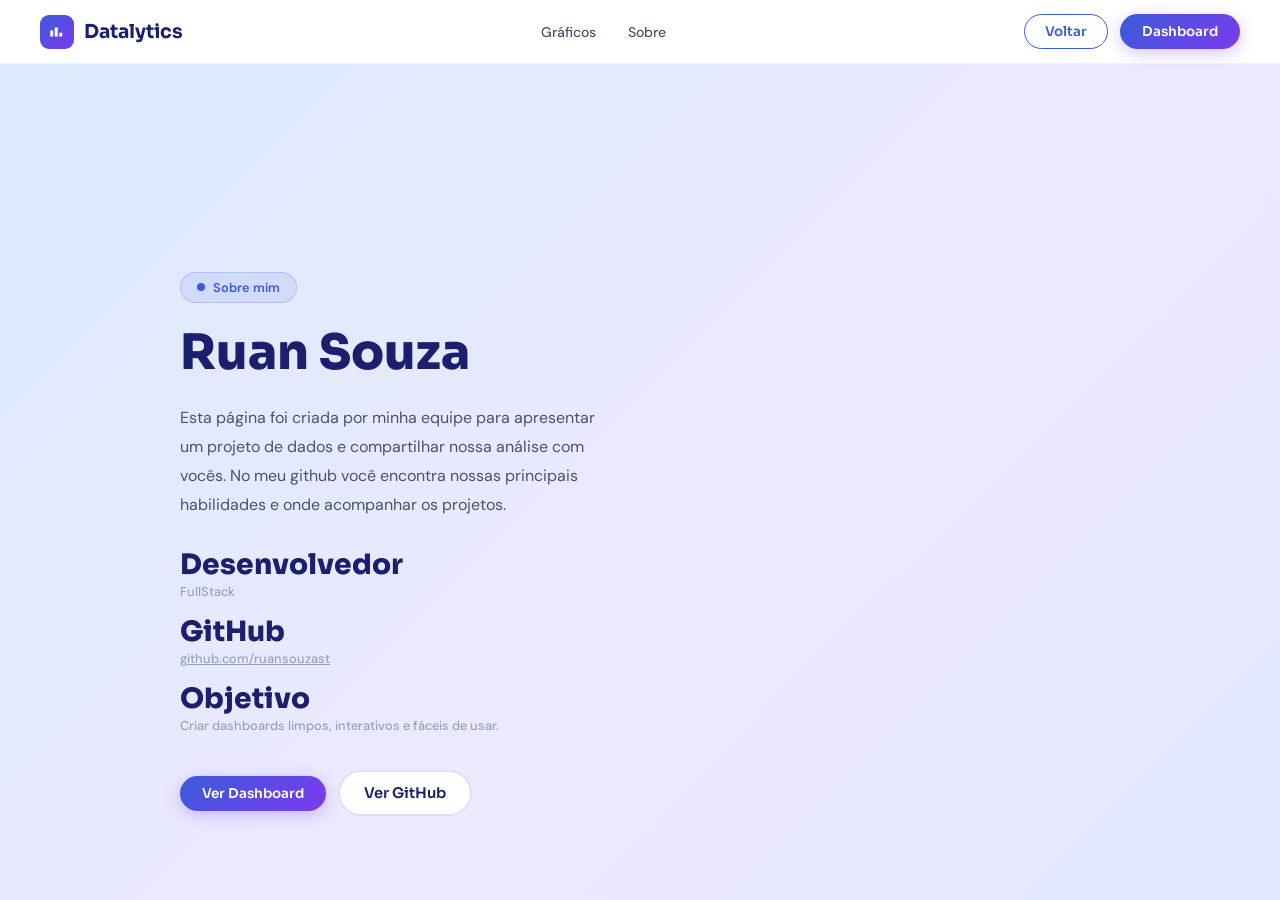
==== about.html @ 01de4836 "feature: criando base do novo site" ====
<!DOCTYPE html>
<html lang="pt-BR">
<head>
  <meta charset="UTF-8" />
  <meta name="viewport" content="width=device-width, initial-scale=1.0" />
  <title>Sobre | Datalytics</title>
  <link rel="preconnect" href="https://fonts.googleapis.com" />
  <link href="https://fonts.googleapis.com/css2?family=Sora:wght@300;400;600;700;800&family=DM+Sans:wght@300;400;500&display=swap" rel="stylesheet" />
  <link rel="stylesheet" href="css/style.css" />
</head>
<body>
  <nav class="navbar">
    <a href="index.html" class="nav-logo">
      <div class="nav-logo-icon">
        <svg viewBox="0 0 24 24"><path d="M3 18h4v-8H3v8zm6 0h4V6H9v12zm6 0h4v-5h-4v5z"/></svg>
      </div>
      Datalytics
    </a>
    <ul class="nav-links">
     
      <li><a href="index.html">Gráficos</a></li>
    
      <li><a href="about.html" class="active">Sobre</a></li>
    </ul>
    <div class="nav-actions">
      <button class="btn-ghost" onclick="window.location='index.html'">Voltar</button>
      <button class="btn-primary" onclick="window.location='index.html'">Dashboard</button>
    </div>
  </nav>

  <section class="hero" style="overflow: auto; min-height: 100vh; padding-top: 100px;">
    <div class="hero-inner" style="max-width: 960px; margin: 0 auto; padding: 40px 20px;">
      <div class="hero-text" style="max-width: 720px;">
        <div class="hero-badge">
          <span class="badge-dot"></span>
          Sobre mim
        </div>
        <h1 class="hero-title">
          Ruan Souza
        </h1>
        <p class="hero-desc" style="margin-top: 24px; font-size: 1rem; line-height: 1.8; max-width: 680px;">
          Esta página foi criada por minha equipe para apresentar um projeto de dados e compartilhar nossa análise com vocês. No meu github você encontra nossas  principais habilidades e onde acompanhar os projetos.
        </p>

        <div class="hero-stats" style="margin-top: 32px; display: grid; gap: 18px;">
          <div class="hero-stat">
            <span class="stat-val">Desenvolvedor</span>
            <span class="stat-label">FullStack</span>
          </div>
          <div class="hero-stat">
            <span class="stat-val">GitHub</span>
            <span class="stat-label"><a href="https://github.com/ruansouzast" target="_blank" rel="noreferrer" style="color: inherit; text-decoration: underline;">github.com/ruansouzast</a></span>
          </div>
          <div class="hero-stat">
            <span class="stat-val">Objetivo</span>
            <span class="stat-label">Criar dashboards limpos, interativos e fáceis de usar.</span>
          </div>
        </div>

        <div class="hero-cta" style="margin-top: 36px; gap: 12px; display: flex; flex-wrap: wrap;">
          <button class="btn-primary" onclick="window.location='index.html'">Ver Dashboard</button>
          <button class="btn-outline-hero" onclick="window.open('https://github.com/ruansouzast', '_blank')">
            Ver GitHub
          </button>
        </div>
      </div>
    </div>
  </section>
</body>
</html>
---- css/style.css ----
/* =============================================
   DATALYTICS — style.css
   ============================================= */

*, *::before, *::after {
  box-sizing: border-box;
  margin: 0;
  padding: 0;
}

:root {
  --blue-deep:    #1a1f6e;
  --blue-mid:     #3b5bdb;
  --blue-light:   #74c0fc;
  --violet:       #7c3aed;
  --violet-soft:  #a78bfa;
  --white:        #ffffff;
  --gray-50:      #f8fafc;
  --gray-100:     #f1f5f9;
  --gray-200:     #e2e8f0;
  --gray-400:     #94a3b8;
  --gray-600:     #475569;
  --gray-800:     #1e293b;

  --grad-hero:    linear-gradient(135deg, #dbeafe 0%, #ede9fe 55%, #e0e7ff 100%);
  --grad-primary: linear-gradient(135deg, #3b5bdb 0%, #7c3aed 100%);
  --shadow-md:    0 8px 32px rgba(59,91,219,0.13);
  --shadow-lg:    0 20px 60px rgba(59,91,219,0.18);
}

html, body {
  min-height: 100%;
  overflow-x: hidden;
  font-family: 'DM Sans', sans-serif;
  background: var(--white);
  color: var(--gray-800);
}

/* ── NAVBAR ── */
.navbar {
  position: fixed;
  top: 0; left: 0; right: 0;
  z-index: 100;
  height: 64px;
  padding: 0 40px;
  display: flex;
  align-items: center;
  justify-content: space-between;
  background: rgba(255,255,255,0.88);
  backdrop-filter: blur(20px);
  border-bottom: 1px solid rgba(59,91,219,0.07);
}

.nav-logo {
  display: flex;
  align-items: center;
  gap: 10px;
  font-family: 'Sora', sans-serif;
  font-weight: 700;
  font-size: 1.2rem;
  color: var(--blue-deep);
  text-decoration: none;
}

.nav-logo-icon {
  width: 34px; height: 34px;
  background: var(--grad-primary);
  border-radius: 9px;
  display: flex; align-items: center; justify-content: center;
}

.nav-logo-icon svg {
  width: 18px; height: 18px;
  fill: white;
}

.nav-links {
  display: flex;
  gap: 32px;
  list-style: none;
}

.nav-links a {
  font-size: 0.88rem;
  font-weight: 500;
  color: var(--gray-600);
  text-decoration: none;
  transition: color 0.2s;
}

.nav-links a:hover { color: var(--blue-mid); }

.nav-actions { display: flex; gap: 12px; }

.btn-ghost {
  padding: 8px 20px;
  font-family: 'Sora', sans-serif;
  font-size: 0.84rem;
  font-weight: 600;
  color: var(--blue-mid);
  background: transparent;
  border: 1.5px solid var(--blue-mid);
  border-radius: 50px;
  cursor: pointer;
  transition: all 0.2s;
}

.btn-ghost:hover { background: var(--blue-mid); color: white; }

.btn-primary {
  padding: 9px 22px;
  font-family: 'Sora', sans-serif;
  font-size: 0.84rem;
  font-weight: 600;
  color: white;
  background: var(--grad-primary);
  border: none;
  border-radius: 50px;
  cursor: pointer;
  box-shadow: 0 4px 16px rgba(124,58,237,0.3);
  transition: all 0.25s;
}

.btn-primary:hover {
  transform: translateY(-2px);
  box-shadow: 0 8px 22px rgba(124,58,237,0.4);
}

/* ── HERO FULLSCREEN ── */
.hero {
  position: fixed;
  inset: 0;
  top: 64px; /* abaixo da navbar */
  background: var(--grad-hero);
  display: flex;
  align-items: center;
  overflow: hidden;
}

/* Blobs de fundo */
.blob {
  position: absolute;
  border-radius: 50%;
  filter: blur(80px);
  opacity: 0.5;
  pointer-events: none;
}

.blob-1 {
  width: 480px; height: 480px;
  background: radial-gradient(circle, rgba(59,91,219,0.28), transparent);
  top: -120px; right: -80px;
  animation: floatBlob 9s ease-in-out infinite;
}

.blob-2 {
  width: 380px; height: 380px;
  background: radial-gradient(circle, rgba(124,58,237,0.22), transparent);
  bottom: -60px; left: -60px;
  animation: floatBlob 7s ease-in-out infinite reverse;
}

.blob-3 {
  width: 280px; height: 280px;
  background: radial-gradient(circle, rgba(116,192,252,0.35), transparent);
  top: 38%; right: 32%;
  animation: floatBlob 11s ease-in-out infinite;
}

@keyframes floatBlob {
  0%,100% { transform: translateY(0) scale(1); }
  50%      { transform: translateY(-28px) scale(1.06); }
}

/* ── HERO INNER GRID ── */
.hero-inner {
  max-width: 1200px;
  width: 100%;
  margin: 0 auto;
  padding: 0 40px;
  display: grid;
  grid-template-columns: 1fr 1fr;
  gap: 56px;
  align-items: center;
  position: relative;
  z-index: 1;
}

/* ── HERO TEXT ── */
.hero-badge {
  display: inline-flex;
  align-items: center;
  gap: 8px;
  padding: 6px 16px;
  background: rgba(59,91,219,0.1);
  border: 1px solid rgba(59,91,219,0.2);
  border-radius: 50px;
  font-size: 0.8rem;
  font-weight: 600;
  color: var(--blue-mid);
  margin-bottom: 22px;
  animation: fadeUp 0.6s ease both;
}

.badge-dot {
  width: 8px; height: 8px;
  background: var(--blue-mid);
  border-radius: 50%;
  animation: pulse 2s ease-in-out infinite;
}

@keyframes pulse {
  0%,100% { opacity: 1; transform: scale(1); }
  50%      { opacity: 0.45; transform: scale(1.4); }
}

.hero-title {
  font-family: 'Sora', sans-serif;
  font-size: clamp(2.4rem, 3.8vw, 3.6rem);
  font-weight: 800;
  line-height: 1.14;
  color: var(--blue-deep);
  margin-bottom: 20px;
  animation: fadeUp 0.6s 0.1s ease both;
}

.hero-title-accent {
  background: var(--grad-primary);
  -webkit-background-clip: text;
  -webkit-text-fill-color: transparent;
  background-clip: text;
}

.hero-desc {
  font-size: 1rem;
  line-height: 1.7;
  color: var(--gray-600);
  max-width: 460px;
  margin-bottom: 32px;
  animation: fadeUp 0.6s 0.2s ease both;
}

.hero-cta {
  display: flex;
  gap: 14px;
  align-items: center;
  margin-bottom: 40px;
  animation: fadeUp 0.6s 0.3s ease both;
}

.btn-hero {
  padding: 13px 30px;
  font-family: 'Sora', sans-serif;
  font-size: 0.92rem;
  font-weight: 700;
  color: white;
  background: var(--grad-primary);
  border: none;
  border-radius: 50px;
  cursor: pointer;
  box-shadow: 0 6px 26px rgba(124,58,237,0.35);
  transition: all 0.28s;
}

.btn-hero:hover {
  transform: translateY(-2px);
  box-shadow: 0 10px 32px rgba(124,58,237,0.45);
}

.btn-outline-hero {
  display: flex;
  align-items: center;
  gap: 8px;
  padding: 12px 24px;
  font-family: 'Sora', sans-serif;
  font-size: 0.92rem;
  font-weight: 600;
  color: var(--blue-deep);
  background: white;
  border: 2px solid rgba(59,91,219,0.18);
  border-radius: 50px;
  cursor: pointer;
  transition: all 0.28s;
}

.btn-outline-hero svg {
  width: 14px; height: 14px;
}

.btn-outline-hero:hover {
  border-color: var(--blue-mid);
  color: var(--blue-mid);
  transform: translateY(-2px);
}

.hero-stats {
  display: flex;
  gap: 32px;
  animation: fadeUp 0.6s 0.4s ease both;
}

.hero-stat { display: flex; flex-direction: column; }

.stat-val {
  font-family: 'Sora', sans-serif;
  font-size: 1.75rem;
  font-weight: 800;
  color: var(--blue-deep);
  line-height: 1;
}

.stat-label {
  font-size: 0.8rem;
  color: var(--gray-400);
  font-weight: 500;
  margin-top: 4px;
}

/* ── HERO VISUAL (carrossel) ── */
.hero-visual {
  position: relative;
  animation: hidden;
}

/* ── SLIDES ── */
.slides-wrapper {
  position: relative;
  width: 100%;
}

.slide {
  display: none;
  animation: slideIn 0.45s cubic-bezier(0.4,0,0.2,1) both;
}

.slide.active { display: block; }

@keyframes slideIn {
  from { opacity: 0; transform: translateX(30px); }
  to   { opacity: 1; transform: translateX(0); }
}

/* ── CHART CARD ── */
.chart-card {
  background: white;
  border-radius: 22px;
  padding: 24px 26px;
  box-shadow: var(--shadow-lg);
  border: 1px solid rgba(59,91,219,0.07);
}

.chart-card-header {
  display: flex;
  justify-content: space-between;
  align-items: center;
  margin-bottom: 16px;
}

.chart-card-title {
  font-family: 'Sora', sans-serif;
  font-size: 0.92rem;
  font-weight: 700;
  color: var(--gray-800);
}

.chart-period {
  font-size: 0.74rem;
  color: var(--gray-400);
  background: var(--gray-100);
  padding: 4px 10px;
  border-radius: 50px;
  font-weight: 500;
}

.chart-desc {
  margin-top: 14px;
  padding: 16px 18px;
  border: 1px solid rgba(59, 91, 219, 0.18);
  border-radius: 16px;
  background: rgba(59, 91, 219, 0.05);
  font-size: 0.84rem;
  line-height: 1.6;
  color: var(--gray-600);
}

.chart-svg { width: 100%; display: block; }

/* ── Observable Chart Containers ── */
#chart-0, #chart-1, #chart-2, #chart-3, #chart-4, #chart-5, #chart-6, #chart-7, #chart-8 {
  margin: 12px 0 16px;
  border-radius: 8px;
}

#chart-0 svg, #chart-1 svg, #chart-2 svg, #chart-3 svg, #chart-4 svg, #chart-5 svg, #chart-6 svg, #chart-7 svg, #chart-8 svg {
  width: 100%;
  height: 100%;
}

#chart-0 text, #chart-1 text, #chart-2 text, #chart-3 text {
  font-family: 'DM Sans', sans-serif;
}

#chart-0 g.tick text, #chart-2 g.tick text, #chart-3 g.tick text {
  font-size: 11px;
  color: var(--gray-400);
  fill: var(--gray-400);
}

#chart-0 path, #chart-2 path, #chart-3 path {
  shape-rendering: crispEdges;
}

/* ── METRIC CHIPS ── */
.metric-chips {
  display: flex;
  gap: 10px;
  margin-top: 16px;
}

.chip {
  flex: 1;
  padding: 10px 12px;
  background: var(--gray-50);
  border-radius: 10px;
  border: 1px solid var(--gray-100);
}

.chip-val {
  font-family: 'Sora', sans-serif;
  font-size: 1.05rem;
  font-weight: 700;
  color: var(--gray-800);
}

.chip-label {
  font-size: 0.7rem;
  color: var(--gray-400);
  margin-top: 2px;
}

.chip-trend {
  font-size: 0.7rem;
  font-weight: 700;
  margin-top: 4px;
}

.chip-trend.up   { color: #10b981; }
.chip-trend.down { color: #ef4444; }

/* ── DONUT (Slide 2) ── */
.donut-wrap {
  position: relative;
  width: 160px;
  height: 160px;
  margin: 12px auto 16px;
}

.donut-center {
  position: absolute;
  inset: 0;
  display: flex;
  flex-direction: column;
  align-items: center;
  justify-content: center;
}

.donut-val {
  font-family: 'Sora', sans-serif;
  font-size: 1.4rem;
  font-weight: 800;
  color: var(--gray-800);
}

.donut-label {
  font-size: 0.7rem;
  color: var(--gray-400);
}

.donut-legend {
  display: flex;
  flex-wrap: wrap;
  gap: 10px 20px;
  justify-content: center;
  margin-top: 4px;
}

.legend-item {
  display: flex;
  align-items: center;
  gap: 6px;
  font-size: 0.76rem;
  color: var(--gray-600);
  font-weight: 500;
}

.ldot {
  width: 9px; height: 9px;
  border-radius: 50%;
  flex-shrink: 0;
}

/* ── BAR CHART (Slide 4) ── */
.bar-chart-wrap { width: 100%; }

/* ── FLOATING CARDS ── */
.float-card {
  position: absolute;
  background: white;
  border-radius: 14px;
  padding: 12px 16px;
  box-shadow: var(--shadow-md);
  border: 1px solid rgba(59,91,219,0.09);
  display: flex;
  align-items: center;
  gap: 12px;
  z-index: 10;
}

.float-card-top {
  top: -22px;
  right: 10px;
  animation: floatCard 4s ease-in-out infinite;
}

.float-card-bottom {
   bottom: -18px;
  left: 10px;
  animation: floatCard 4s 2s ease-in-out infinite;
}

@keyframes floatCard {
  0%,100% { transform: translateY(0); }
  50%      { transform: translateY(-8px); }
}

.float-icon {
  width: 38px; height: 38px;
  border-radius: 10px;
  display: flex; align-items: center; justify-content: center;
  flex-shrink: 0;
}

.float-icon svg { width: 18px; height: 18px; }
.float-blue     { background: #dbeafe; }
.float-green    { background: #d1fae5; }

.float-val {
  font-family: 'Sora', sans-serif;
  font-size: 1rem;
  font-weight: 700;
  color: var(--gray-800);
}

.float-green-val { color: #059669; }

.float-label {
  font-size: 0.7rem;
  color: var(--gray-400);
}

/* ── BOTÃO DE NAVEGAÇÃO ── */
.slide-btn {
  position: absolute;
  bottom: -45px;
top: auto;
transform: none;

  width: 44px;
  height: 44px;

  background: var(--grad-primary);
  border: none;
  border-radius: 50%;

  display: flex;
  align-items: center;
  justify-content: center;

  cursor: pointer;
  color: white;

  box-shadow: 0 6px 24px rgba(124, 58, 237, 0.38);
  transition: all 0.25s;

  z-index: 20;
}

/* Botão esquerdo */
.slide-btn-prev {
  left: -25px;
}

/* Botão direito */
.slide-btn-next {
  right: -25px;
}

/* Efeito hover */
.slide-btn:hover {
  transform: translateY(-50%) scale(1.08);
}

.slide-btn.slide-btn-next {
  right: 12px;
}

.slide-btn.slide-btn-prev {
  left: 12px;
}

.slide-btn:hover {
  transform: translateY(-50%) scale(1.12);
  box-shadow: 0 10px 30px rgba(124,58,237,0.5);
}

/* ── DESATIVAR MOVIMENTO NO HOVER (BOTÕES) ── */
/* Remove qualquer transform aplicado no :hover e evita animação de transform */
.btn-primary, .btn-hero, .btn-outline-hero, .btn-ghost, .slide-btn {
  /* Não animar transform/posição */
  transition-property: box-shadow, background-color, color;
  transition-duration: 0s;
}

.btn-primary:hover,
.btn-hero:hover,
.btn-outline-hero:hover,
.btn-ghost:hover,
.slide-btn:hover {
  transform: none !important;
}

.slide-btn svg {
  width: 18px; height: 18px;
}

/* ── SLIDE DOTS ── */
.slide-dots {
  display: flex;
  gap: 7px;
  justify-content: center;
  margin-top: 16px;
}

.dot {
  width: 7px; height: 7px;
  border-radius: 50%;
  background: rgba(59,91,219,0.22);
  cursor: pointer;
  transition: all 0.3s;
}

.dot.active {
  width: 22px;
  border-radius: 4px;
  background: var(--grad-primary);
}

/* ── FADE UP KEYFRAME ── */
@keyframes fadeUp {
  from { opacity: 0; transform: translateY(22px); }
  to   { opacity: 1; transform: translateY(0); }
}

/* ── RESPONSIVE ── */
@media (max-width: 860px) {
  .hero-inner {
    grid-template-columns: 1fr;
    gap: 32px;
    padding: 0 20px;
  }
  .hero-visual { order: -1; }
  .hero { overflow-y: auto; position: relative; top: 64px; }
  html, body { overflow: auto; height: auto; }
  .nav-links { display: none; }
}
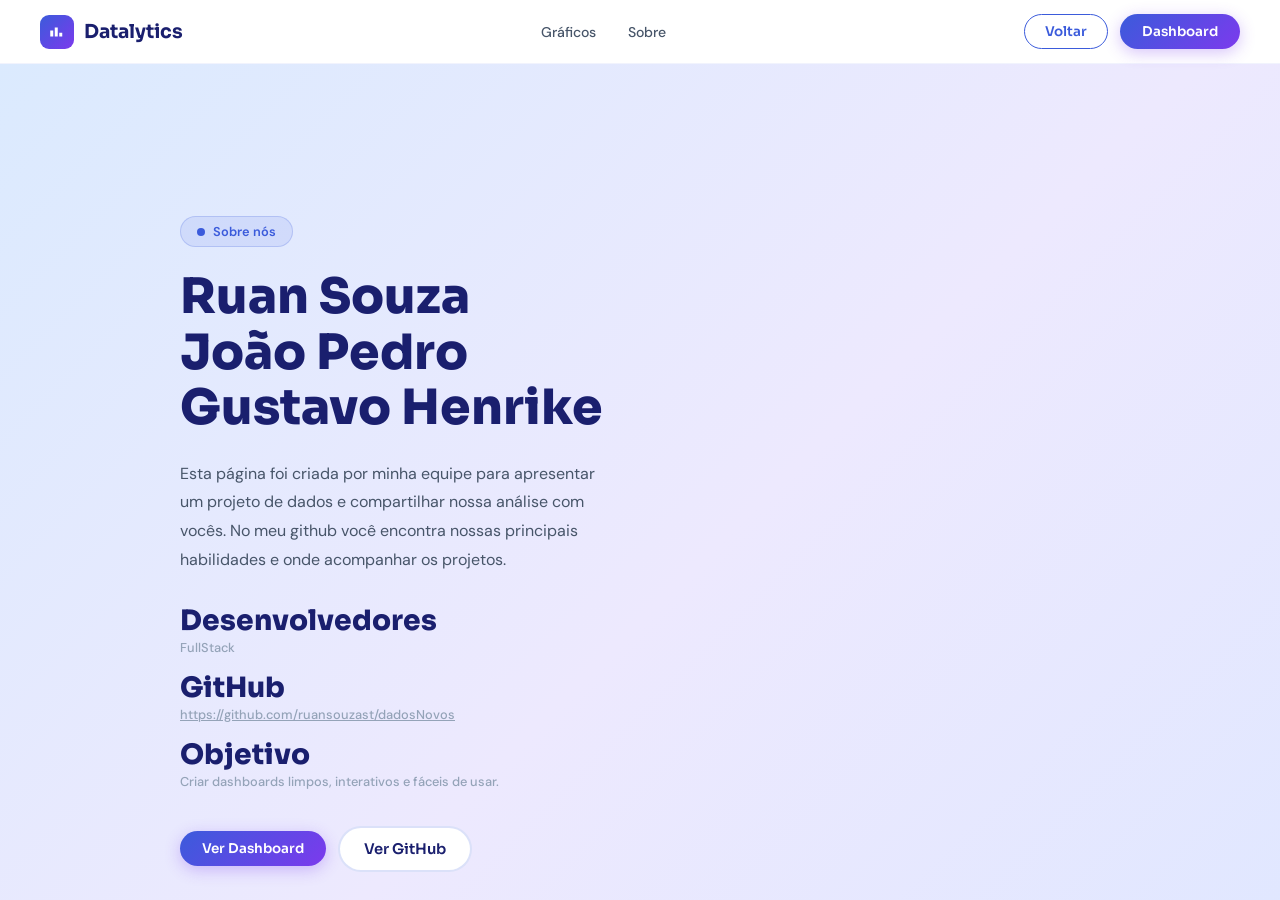
==== commit c565ab17: "update" ====
--- a/about.html
+++ b/about.html
@@ -33,10 +33,10 @@
       <div class="hero-text" style="max-width: 720px;">
         <div class="hero-badge">
           <span class="badge-dot"></span>
-          Sobre mim
+          Sobre nós
         </div>
         <h1 class="hero-title">
-          Ruan Souza
+          Ruan Souza<br>João Pedro<br>Gustavo Henrike
         </h1>
         <p class="hero-desc" style="margin-top: 24px; font-size: 1rem; line-height: 1.8; max-width: 680px;">
           Esta página foi criada por minha equipe para apresentar um projeto de dados e compartilhar nossa análise com vocês. No meu github você encontra nossas  principais habilidades e onde acompanhar os projetos.
@@ -44,12 +44,12 @@
 
         <div class="hero-stats" style="margin-top: 32px; display: grid; gap: 18px;">
           <div class="hero-stat">
-            <span class="stat-val">Desenvolvedor</span>
+            <span class="stat-val">Desenvolvedores</span>
             <span class="stat-label">FullStack</span>
           </div>
           <div class="hero-stat">
             <span class="stat-val">GitHub</span>
-            <span class="stat-label"><a href="https://github.com/ruansouzast" target="_blank" rel="noreferrer" style="color: inherit; text-decoration: underline;">github.com/ruansouzast</a></span>
+            <span class="stat-label"><a href="https://github.com/ruansouzast/dadosNovos" target="_blank" rel="noreferrer" style="color: inherit; text-decoration: underline;">https://github.com/ruansouzast/dadosNovos</a></span>
           </div>
           <div class="hero-stat">
             <span class="stat-val">Objetivo</span>
@@ -59,7 +59,7 @@
 
         <div class="hero-cta" style="margin-top: 36px; gap: 12px; display: flex; flex-wrap: wrap;">
           <button class="btn-primary" onclick="window.location='index.html'">Ver Dashboard</button>
-          <button class="btn-outline-hero" onclick="window.open('https://github.com/ruansouzast', '_blank')">
+          <button class="btn-outline-hero" onclick="window.open('https://github.com/ruansouzast/dadosNovos', '_blank')">
             Ver GitHub
           </button>
         </div>
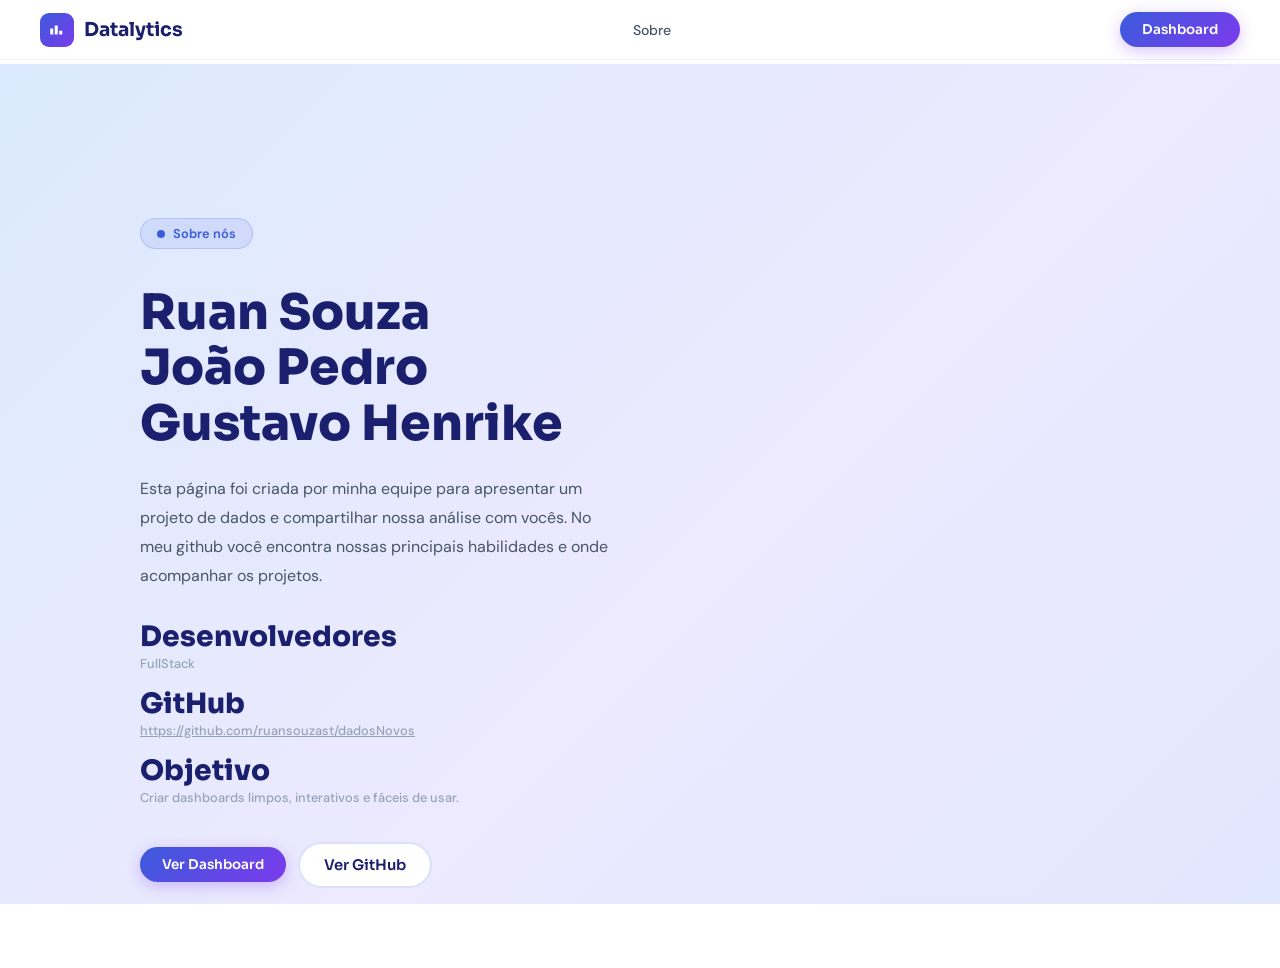
==== commit 4ac4f135: "navbar" ====
--- a/about.html
+++ b/about.html
@@ -18,12 +18,11 @@
     </a>
     <ul class="nav-links">
      
-      <li><a href="index.html">Gráficos</a></li>
+    
     
       <li><a href="about.html" class="active">Sobre</a></li>
     </ul>
     <div class="nav-actions">
-      <button class="btn-ghost" onclick="window.location='index.html'">Voltar</button>
       <button class="btn-primary" onclick="window.location='index.html'">Dashboard</button>
     </div>
   </nav>
--- a/css/style.css
+++ b/css/style.css
@@ -41,8 +41,8 @@
   position: fixed;
   top: 0; left: 0; right: 0;
   z-index: 100;
-  height: 64px;
-  padding: 0 40px;
+  height: 60px;
+  padding:  0 40px;
   display: flex;
   align-items: center;
   justify-content: space-between;
@@ -128,7 +128,8 @@
 
 /* ── HERO FULLSCREEN ── */
 .hero {
-  position: fixed;
+  position: relative;
+  width: 100%;
   inset: 0;
   top: 64px; /* abaixo da navbar */
   background: var(--grad-hero);
@@ -199,6 +200,8 @@
   font-weight: 600;
   color: var(--blue-mid);
   margin-bottom: 22px;
+  margin-top: 14px;
+  margin-left: -40px;
   animation: fadeUp 0.6s ease both;
 }
 
@@ -221,6 +224,8 @@
   line-height: 1.14;
   color: var(--blue-deep);
   margin-bottom: 20px;
+  margin-top: 14px;
+  margin-left: -40px;
   animation: fadeUp 0.6s 0.1s ease both;
 }
 
@@ -236,6 +241,7 @@
   line-height: 1.7;
   color: var(--gray-600);
   max-width: 460px;
+  margin-left: -40px;
   margin-bottom: 32px;
   animation: fadeUp 0.6s 0.2s ease both;
 }
@@ -244,6 +250,7 @@
   display: flex;
   gap: 14px;
   align-items: center;
+  margin-left: -40px;
   margin-bottom: 40px;
   animation: fadeUp 0.6s 0.3s ease both;
 }
@@ -295,6 +302,7 @@
 
 .hero-stats {
   display: flex;
+  margin-left: -40px;
   gap: 32px;
   animation: fadeUp 0.6s 0.4s ease both;
 }
@@ -661,15 +669,137 @@
   to   { opacity: 1; transform: translateY(0); }
 }
 
-/* ── RESPONSIVE ── */
-@media (max-width: 860px) {
+/* =========================
+   MOBILE RESPONSIVO
+========================= */
+@media (max-width: 768px) {
+
+  /* NAVBAR */
+  .navbar {
+    padding: 0 16px;
+    height: 60px;
+  }
+
+  .nav-logo {
+    font-size: 1rem;
+  }
+
+  .nav-actions .btn-primary {
+    padding: 8px 14px;
+    font-size: 0.75rem;
+  }
+
+  /* HERO */
+  .hero {
+    position: relative;
+    top: 60px;
+    min-height: auto;
+    padding-bottom: 40px;
+  }
+
   .hero-inner {
     grid-template-columns: 1fr;
-    gap: 32px;
-    padding: 0 20px;
-  }
-  .hero-visual { order: -1; }
-  .hero { overflow-y: auto; position: relative; top: 64px; }
-  html, body { overflow: auto; height: auto; }
-  .nav-links { display: none; }
-}
+    gap: 48px;
+    padding: 20px 26px;
+  }
+
+  .hero-visual {
+    order: 1;
+  }
+
+  /* TEXTO */
+  .hero-title {
+    margin-left: 1px;
+    font-size: 2rem;
+    line-height: 1.2;
+  }
+
+  .hero-badge {
+    margin-left: 1px;
+  }
+
+  .hero-desc {
+    margin-left: 1px;
+    font-size: 0.92rem;
+    max-width: 100%;
+  }
+
+  /* CTA */
+  .hero-cta {
+    margin-left: 1px;
+    flex-direction: column;
+    align-items: stretch;
+  }
+
+  .btn-hero,
+  .btn-outline-hero {
+    width: 100%;
+    justify-content: center;
+  }
+
+  /* STATS */
+  .hero-stats {
+    margin-left: 1px;
+    flex-direction: column;
+    gap: 18px;
+  }
+
+  /* CARDS */
+  .chart-card {
+    padding: 8px;
+    border-radius: 18px;
+  }
+
+  .chart-card-title {
+    font-size: 0.85rem;
+  }
+
+  .chart-desc {
+    font-size: 0.8rem;
+    padding: 14px;
+  }
+
+  /*graficos*/
+
+  #chart-0,
+#chart-1,
+#chart-2,
+#chart-3,
+#chart-4,
+#chart-5,
+#chart-6,
+#chart-7,
+#chart-8 {
+    width: 100% !important;
+    max-width: 100%;
+    height: 280px !important;
+    margin: 0 auto;
+}
+ 
+  /* BOTÕES DO SLIDE */
+  .slide-btn {
+    width: 38px;
+    height: 38px;
+    bottom: -20px;
+  }
+
+  .slide-btn-prev {
+    left: 0;
+  }
+
+  .slide-btn-next {
+    right: 0;
+  }
+
+  /* FLOAT CARDS */
+  .float-card {
+    display: none;
+  }
+
+  /* BLOBS */
+  .blob {
+    filter: blur(60px);
+    opacity: 0.35;
+  }
+
+}
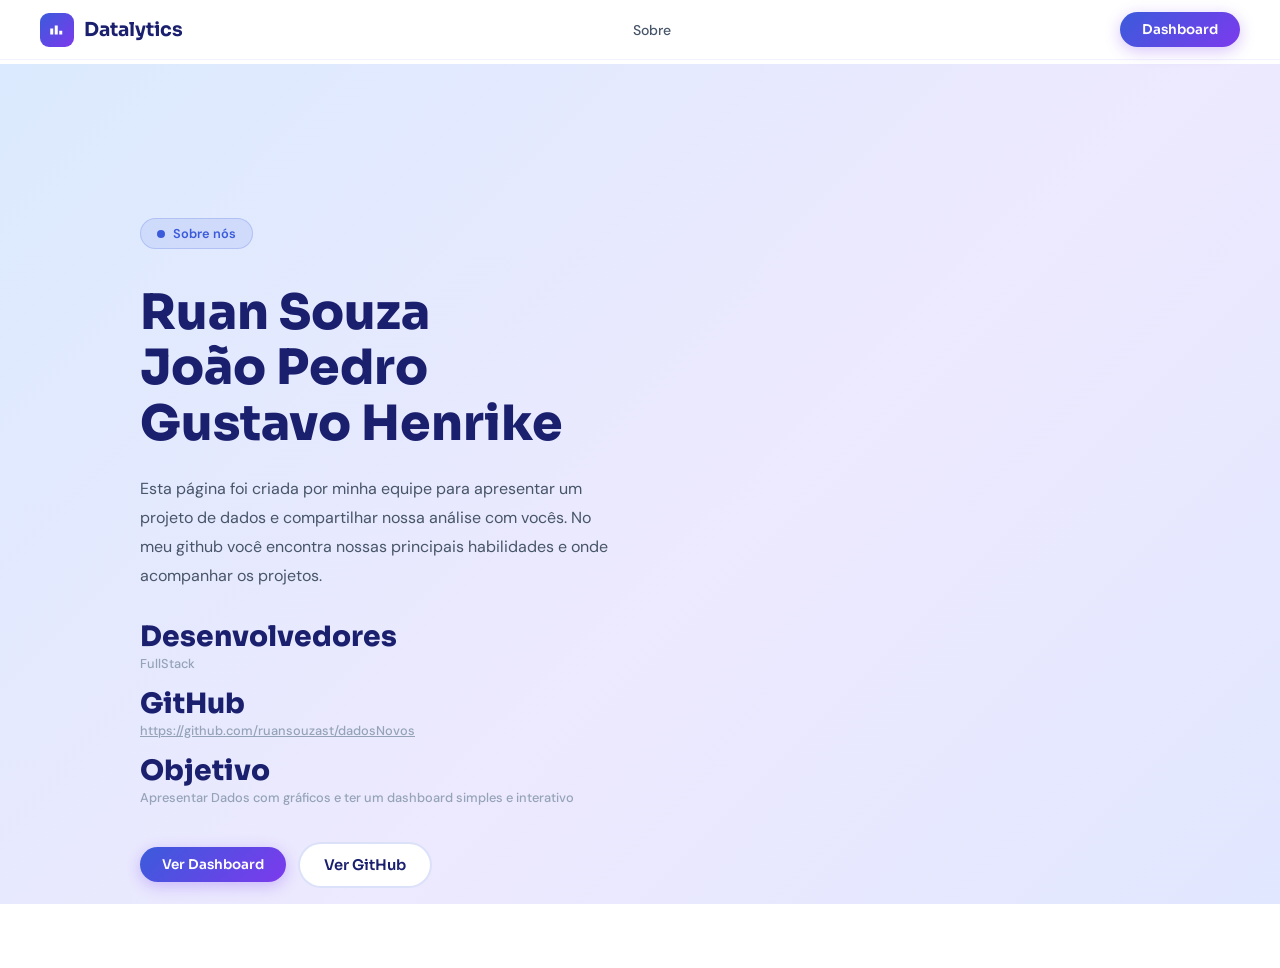
==== commit de55613e: "about" ====
--- a/about.html
+++ b/about.html
@@ -52,7 +52,7 @@
           </div>
           <div class="hero-stat">
             <span class="stat-val">Objetivo</span>
-            <span class="stat-label">Criar dashboards limpos, interativos e fáceis de usar.</span>
+            <span class="stat-label">Apresentar Dados com gráficos e ter um dashboard simples e interativo</span>
           </div>
         </div>
 
--- a/css/style.css
+++ b/css/style.css
@@ -1,6 +1,4 @@
-/* =============================================
-   DATALYTICS — style.css
-   ============================================= */
+
 
 *, *::before, *::after {
   box-sizing: border-box;
@@ -36,7 +34,7 @@
   color: var(--gray-800);
 }
 
-/* ── NAVBAR ── */
+/*NAVBAR */
 .navbar {
   position: fixed;
   top: 0; left: 0; right: 0;
@@ -126,7 +124,7 @@
   box-shadow: 0 8px 22px rgba(124,58,237,0.4);
 }
 
-/* ── HERO FULLSCREEN ── */
+/* HERO FULLSCREEN */
 .hero {
   position: relative;
   width: 100%;
@@ -173,7 +171,7 @@
   50%      { transform: translateY(-28px) scale(1.06); }
 }
 
-/* ── HERO INNER GRID ── */
+/*HERO INNER GRID */
 .hero-inner {
   max-width: 1200px;
   width: 100%;
@@ -187,7 +185,7 @@
   z-index: 1;
 }
 
-/* ── HERO TEXT ── */
+/*HERO TEXT*/
 .hero-badge {
   display: inline-flex;
   align-items: center;
@@ -621,10 +619,9 @@
   box-shadow: 0 10px 30px rgba(124,58,237,0.5);
 }
 
-/* ── DESATIVAR MOVIMENTO NO HOVER (BOTÕES) ── */
-/* Remove qualquer transform aplicado no :hover e evita animação de transform */
+
 .btn-primary, .btn-hero, .btn-outline-hero, .btn-ghost, .slide-btn {
-  /* Não animar transform/posição */
+  
   transition-property: box-shadow, background-color, color;
   transition-duration: 0s;
 }
@@ -759,22 +756,21 @@
     padding: 14px;
   }
 
-  /*graficos*/
-
+  /* GRÁFICOS */
   #chart-0,
-#chart-1,
-#chart-2,
-#chart-3,
-#chart-4,
-#chart-5,
-#chart-6,
-#chart-7,
-#chart-8 {
-    width: 100% !important;
-    max-width: 100%;
-    height: 280px !important;
-    margin: 0 auto;
-}
+  #chart-1,
+  #chart-2,
+  #chart-3,
+  #chart-4,
+  #chart-5,
+  #chart-6,
+  #chart-7,
+  #chart-8 {
+    height: 250px !important;
+    width: 700px !important;
+    zoom: 0.5;
+    margin: auto;
+  }
  
   /* BOTÕES DO SLIDE */
   .slide-btn {
